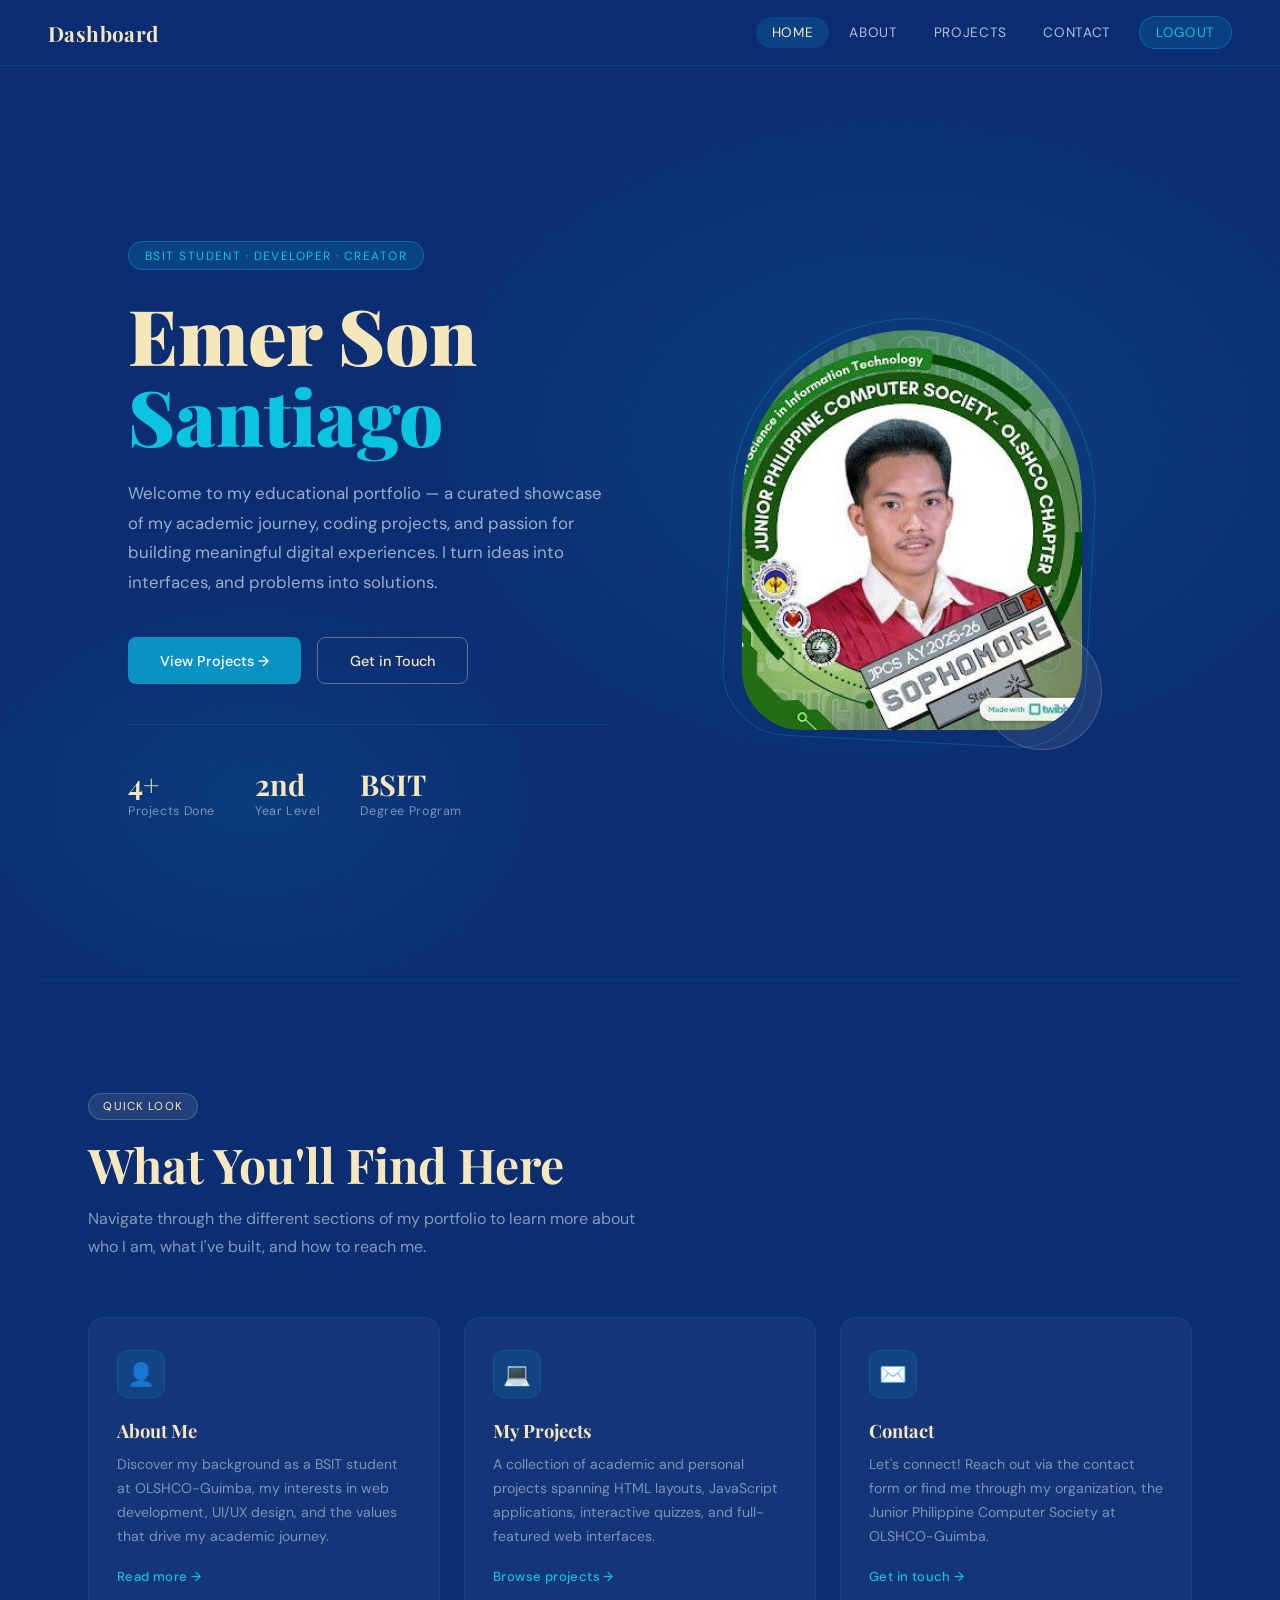
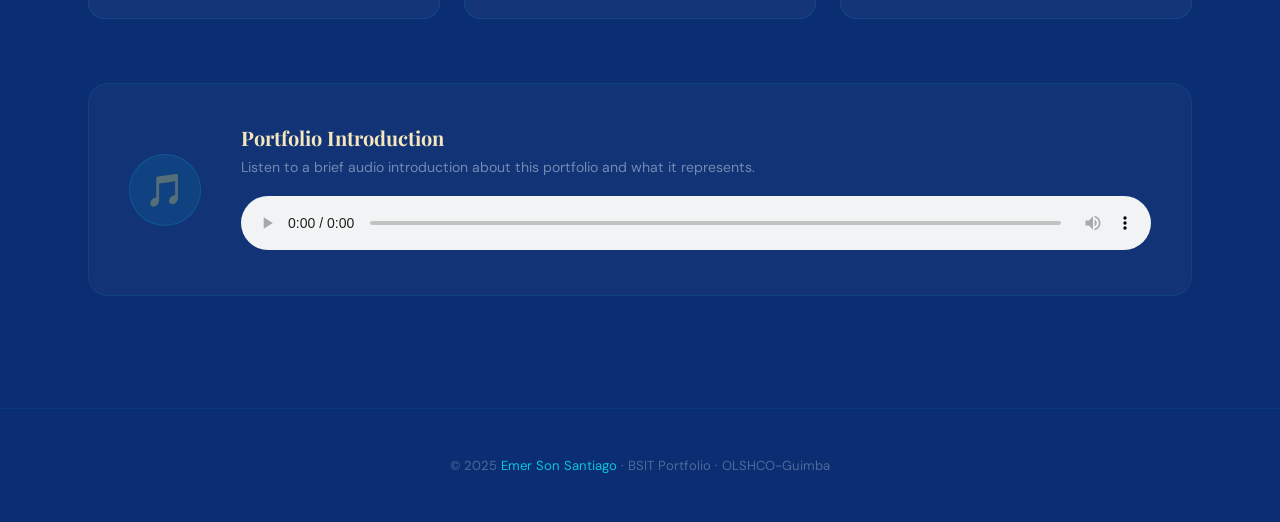
==== index.html @ 8acfa86e "Add files via upload" ====
<!DOCTYPE html>
<html lang="en">
<head>
  <meta charset="UTF-8">
  <meta name="viewport" content="width=device-width, initial-scale=1.0">
  <title>Home | Emer Son Santiago</title>
  <link rel="stylesheet" href="css\style.css">
  <style>
    .highlights-grid {
      display: grid;
      grid-template-columns: repeat(3, 1fr);
      gap: 1.5rem;
      margin-top: 2rem;
    }
    .highlight-card {
      background: rgba(255,255,255,0.04);
      border: 1px solid rgba(10,196,224,0.12);
      border-radius: 16px;
      padding: 2rem 1.75rem;
      transition: all 0.3s;
    }
    .highlight-card:hover {
      background: rgba(255,255,255,0.07);
      border-color: rgba(10,196,224,0.28);
      transform: translateY(-4px);
    }
    .highlight-icon {
      width: 48px; height: 48px;
      border-radius: 12px;
      background: rgba(9,146,194,0.15);
      border: 1px solid rgba(9,146,194,0.25);
      display: flex; align-items: center; justify-content: center;
      margin-bottom: 1.25rem;
      font-size: 1.4rem;
    }
    .highlight-card h3 {
      font-family: 'Playfair Display', serif;
      font-size: 1.15rem;
      color: var(--cream);
      margin-bottom: 0.6rem;
    }
    .highlight-card p {
      font-size: 0.88rem;
      color: rgba(232,244,248,0.5);
      line-height: 1.7;
    }
    .highlight-link {
      display: inline-flex;
      align-items: center;
      gap: 0.4rem;
      margin-top: 1.25rem;
      font-size: 0.82rem;
      font-weight: 500;
      color: var(--sky);
      text-decoration: none;
      letter-spacing: 0.03em;
      transition: gap 0.2s;
    }
    .highlight-link:hover { gap: 0.7rem; color: var(--cream); }
    .audio-section {
      margin-top: 4rem;
      padding: 2.5rem;
      background: rgba(255,255,255,0.03);
      border: 1px solid rgba(10,196,224,0.1);
      border-radius: 20px;
      display: flex;
      align-items: center;
      gap: 2.5rem;
    }
    .audio-info h3 {
      font-family: 'Playfair Display', serif;
      font-size: 1.25rem;
      color: var(--cream);
      margin-bottom: 0.4rem;
    }
    .audio-info p {
      font-size: 0.88rem;
      color: rgba(232,244,248,0.45);
      margin-bottom: 1.25rem;
    }
    audio { width: 100%; accent-color: var(--cobalt); }
    .audio-icon {
      width: 72px; height: 72px;
      border-radius: 50%;
      background: rgba(9,146,194,0.15);
      border: 1px solid rgba(9,146,194,0.3);
      display: flex; align-items: center; justify-content: center;
      flex-shrink: 0;
      font-size: 2rem;
    }
    @media(max-width:768px){
      .highlights-grid{grid-template-columns:1fr;}
      .audio-section{flex-direction:column; gap:1.5rem;}
    }
  </style>
</head>
<body>

<nav class="topbar">
  <a href="index.html" class="topbar-logo">Dashboard</a>
  <ul class="topbar-nav">
    <li><a href="index.html" class="active">Home</a></li>
    <li><a href="about.html">About</a></li>
    <li><a href="projects.html">Projects</a></li>
    <li><a href="contact.html">Contact</a></li>
    <li><a href="#" onclick="logoutUser()" class="btn-logout">Logout</a></li>
  </ul>
</nav>

<div class="page-wrapper">

  <!-- HERO -->
  <section class="section-hero">
    <div class="dot-grid" style="inset:0; width:100%; height:100%;"></div>
    <div class="hero-grid">
      <div class="hero-content">
        <span class="hero-label">BSIT Student · Developer · Creator</span>
        <h1 class="hero-name">
          Emer Son
          <span>Santiago</span>
        </h1>
        <p class="hero-desc">
          Welcome to my educational portfolio — a curated showcase of my academic journey, 
          coding projects, and passion for building meaningful digital experiences. 
          I turn ideas into interfaces, and problems into solutions.
        </p>
        <div class="hero-cta">
          <a href="projects.html" class="btn-primary">View Projects →</a>
          <a href="contact.html" class="btn-outline">Get in Touch</a>
        </div>

        <div class="stats-row">
          <div class="stat-item">
            <div class="stat-num">4+</div>
            <div class="stat-label">Projects Done</div>
          </div>
          <div class="stat-item">
            <div class="stat-num">2nd</div>
            <div class="stat-label">Year Level</div>
          </div>
          <div class="stat-item">
            <div class="stat-num">BSIT</div>
            <div class="stat-label">Degree Program</div>
          </div>
        </div>
      </div>

      <div class="hero-visual">
        <div class="profile-frame">
          <img src="images\profile.jpg" alt="Emer Son Santiago"
               class="profile-img"
               onerror="this.replaceWith(document.getElementById('prof-placeholder').content.cloneNode(true))">
          <template id="prof-placeholder">
            <div class="profile-placeholder">
              <svg width="60" height="60" viewBox="0 0 60 60" fill="none">
                <circle cx="30" cy="22" r="12" stroke="#0AC4E0" stroke-width="1.5"/>
                <path d="M8 52c0-12.15 9.85-22 22-22s22 9.85 22 22" stroke="#0AC4E0" stroke-width="1.5" stroke-linecap="round"/>
              </svg>
              <p>profile.jpg</p>
            </div>
          </template>
        </div>
      </div>
    </div>
  </section>

  <hr class="section-divider">

  <!-- HIGHLIGHTS -->
  <div class="section">
    <span class="section-tag">Quick Look</span>
    <h2 class="section-title">What You'll Find Here</h2>
    <p class="section-sub">
      Navigate through the different sections of my portfolio to learn more about 
      who I am, what I've built, and how to reach me.
    </p>

    <div class="highlights-grid">
      <div class="highlight-card">
        <div class="highlight-icon">👤</div>
        <h3>About Me</h3>
        <p>Discover my background as a BSIT student at OLSHCO-Guimba, my interests in web development, UI/UX design, and the values that drive my academic journey.</p>
        <a href="about.html" class="highlight-link">Read more →</a>
      </div>
      <div class="highlight-card">
        <div class="highlight-icon">💻</div>
        <h3>My Projects</h3>
        <p>A collection of academic and personal projects spanning HTML layouts, JavaScript applications, interactive quizzes, and full-featured web interfaces.</p>
        <a href="projects.html" class="highlight-link">Browse projects →</a>
      </div>
      <div class="highlight-card">
        <div class="highlight-icon">✉️</div>
        <h3>Contact</h3>
        <p>Let's connect! Reach out via the contact form or find me through my organization, the Junior Philippine Computer Society at OLSHCO-Guimba.</p>
        <a href="contact.html" class="highlight-link">Get in touch →</a>
      </div>
    </div>

    <!-- AUDIO -->
    <div class="audio-section">
      <div class="audio-icon">🎵</div>
      <div class="audio-info" style="flex:1;">
        <h3>Portfolio Introduction</h3>
        <p>Listen to a brief audio introduction about this portfolio and what it represents.</p>
        <audio controls>
          <source src="image\intro.mp3" type="audio/mpeg">
          Your browser does not support the audio element.
        </audio>
      </div>
    </div>
  </div>

</div>

<footer>
  <p>© 2025 <span>Emer Son Santiago</span> · BSIT Portfolio · OLSHCO-Guimba</p>
</footer>

<script src="script.js"></script>
</body>
</html>
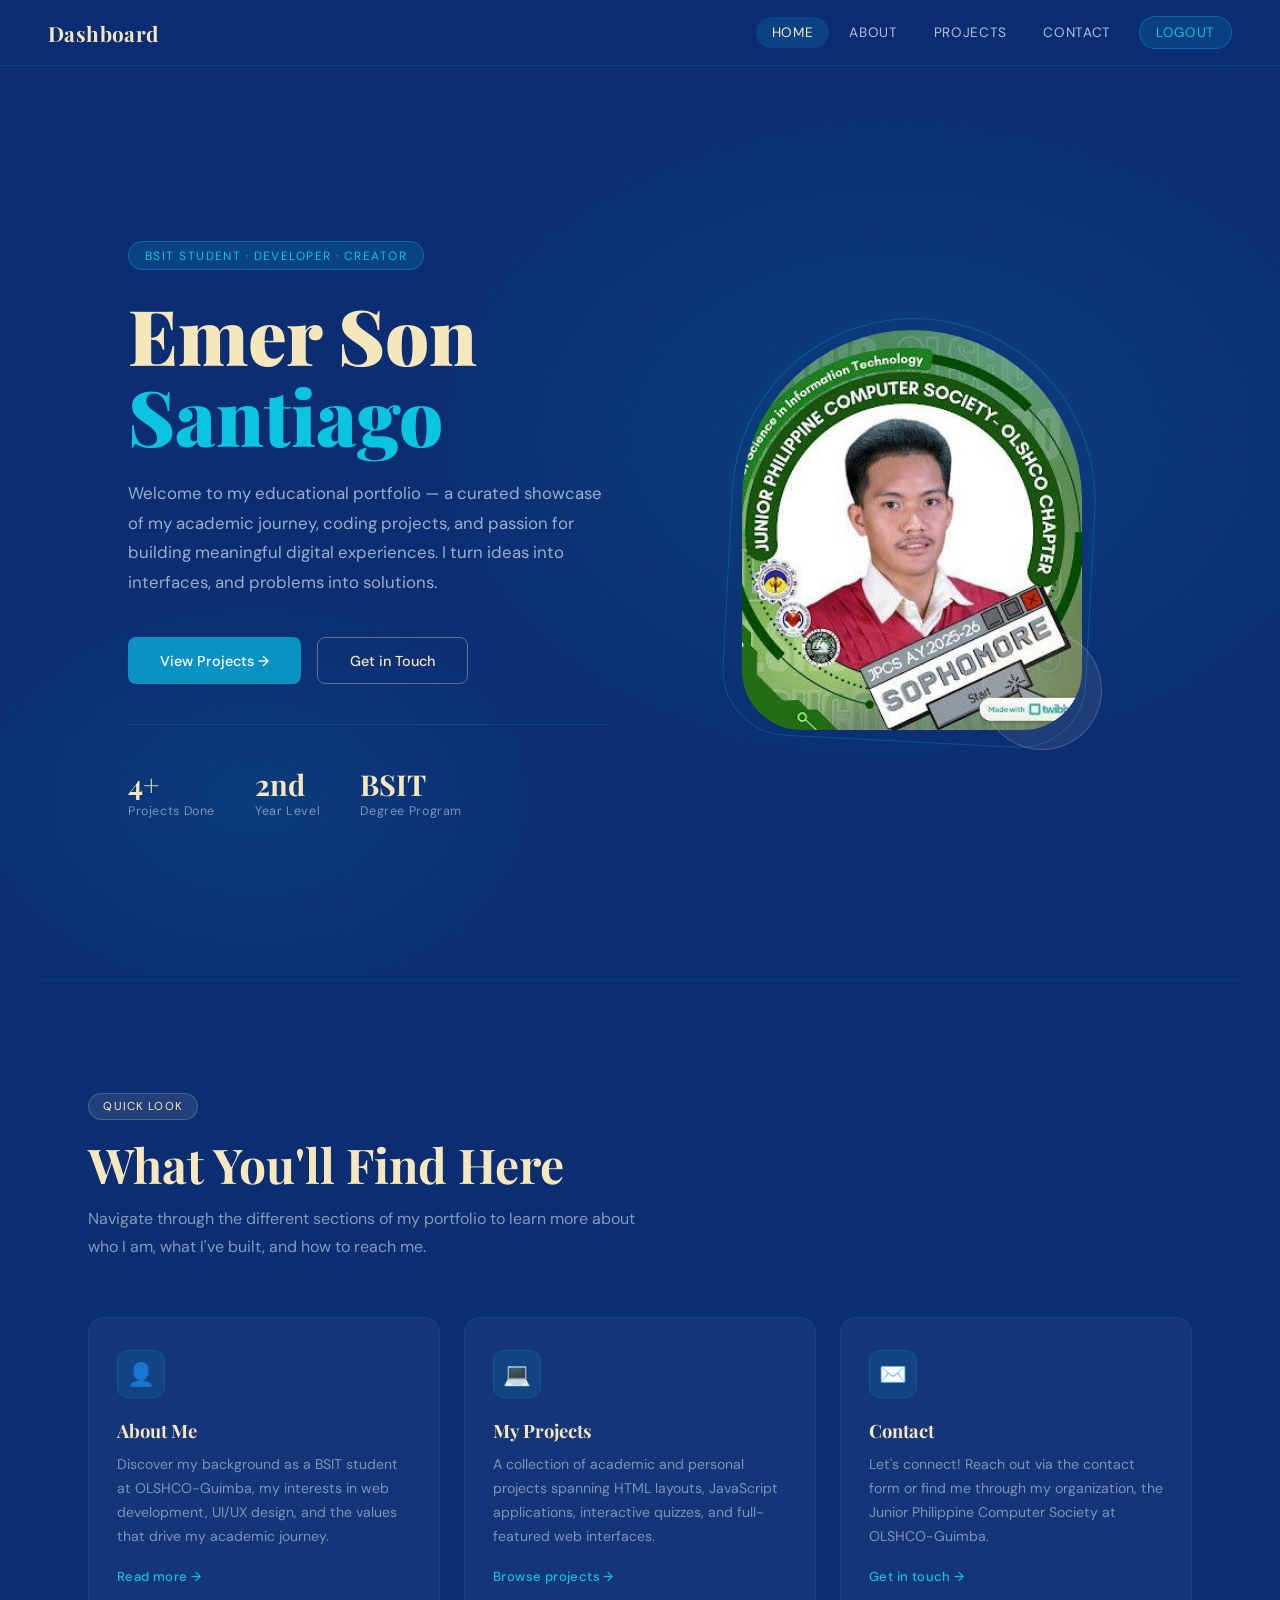
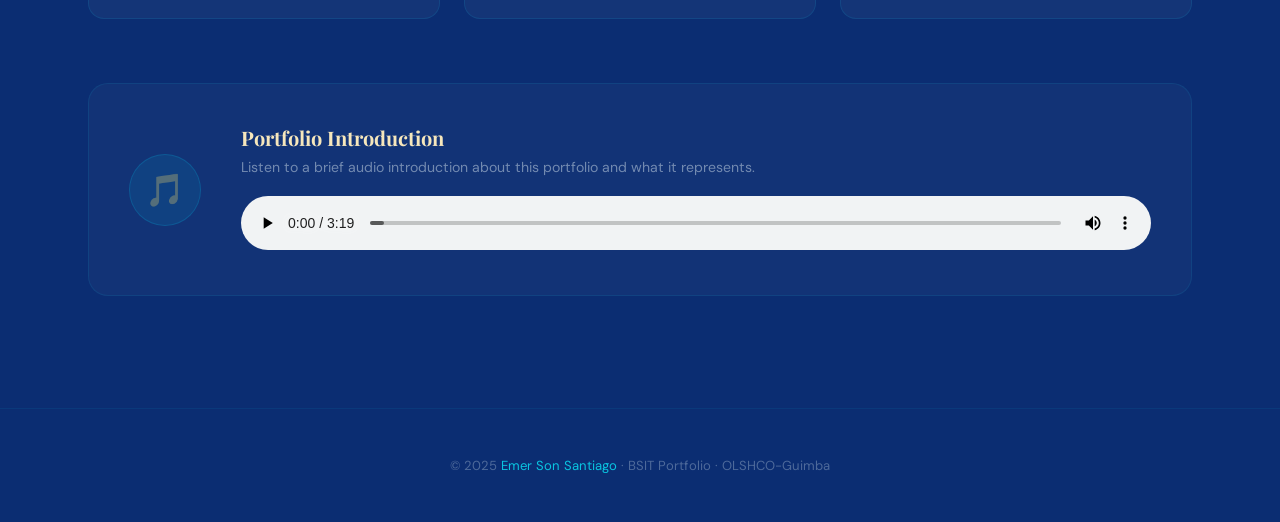
==== commit 50b33eeb: "Update index.html" ====
--- a/index.html
+++ b/index.html
@@ -203,7 +203,7 @@
         <h3>Portfolio Introduction</h3>
         <p>Listen to a brief audio introduction about this portfolio and what it represents.</p>
         <audio controls>
-          <source src="image\intro.mp3" type="audio/mpeg">
+          <source src="images\intro.mp3" type="audio/mpeg">
           Your browser does not support the audio element.
         </audio>
       </div>
@@ -218,4 +218,4 @@
 
 <script src="script.js"></script>
 </body>
-</html>+</html>
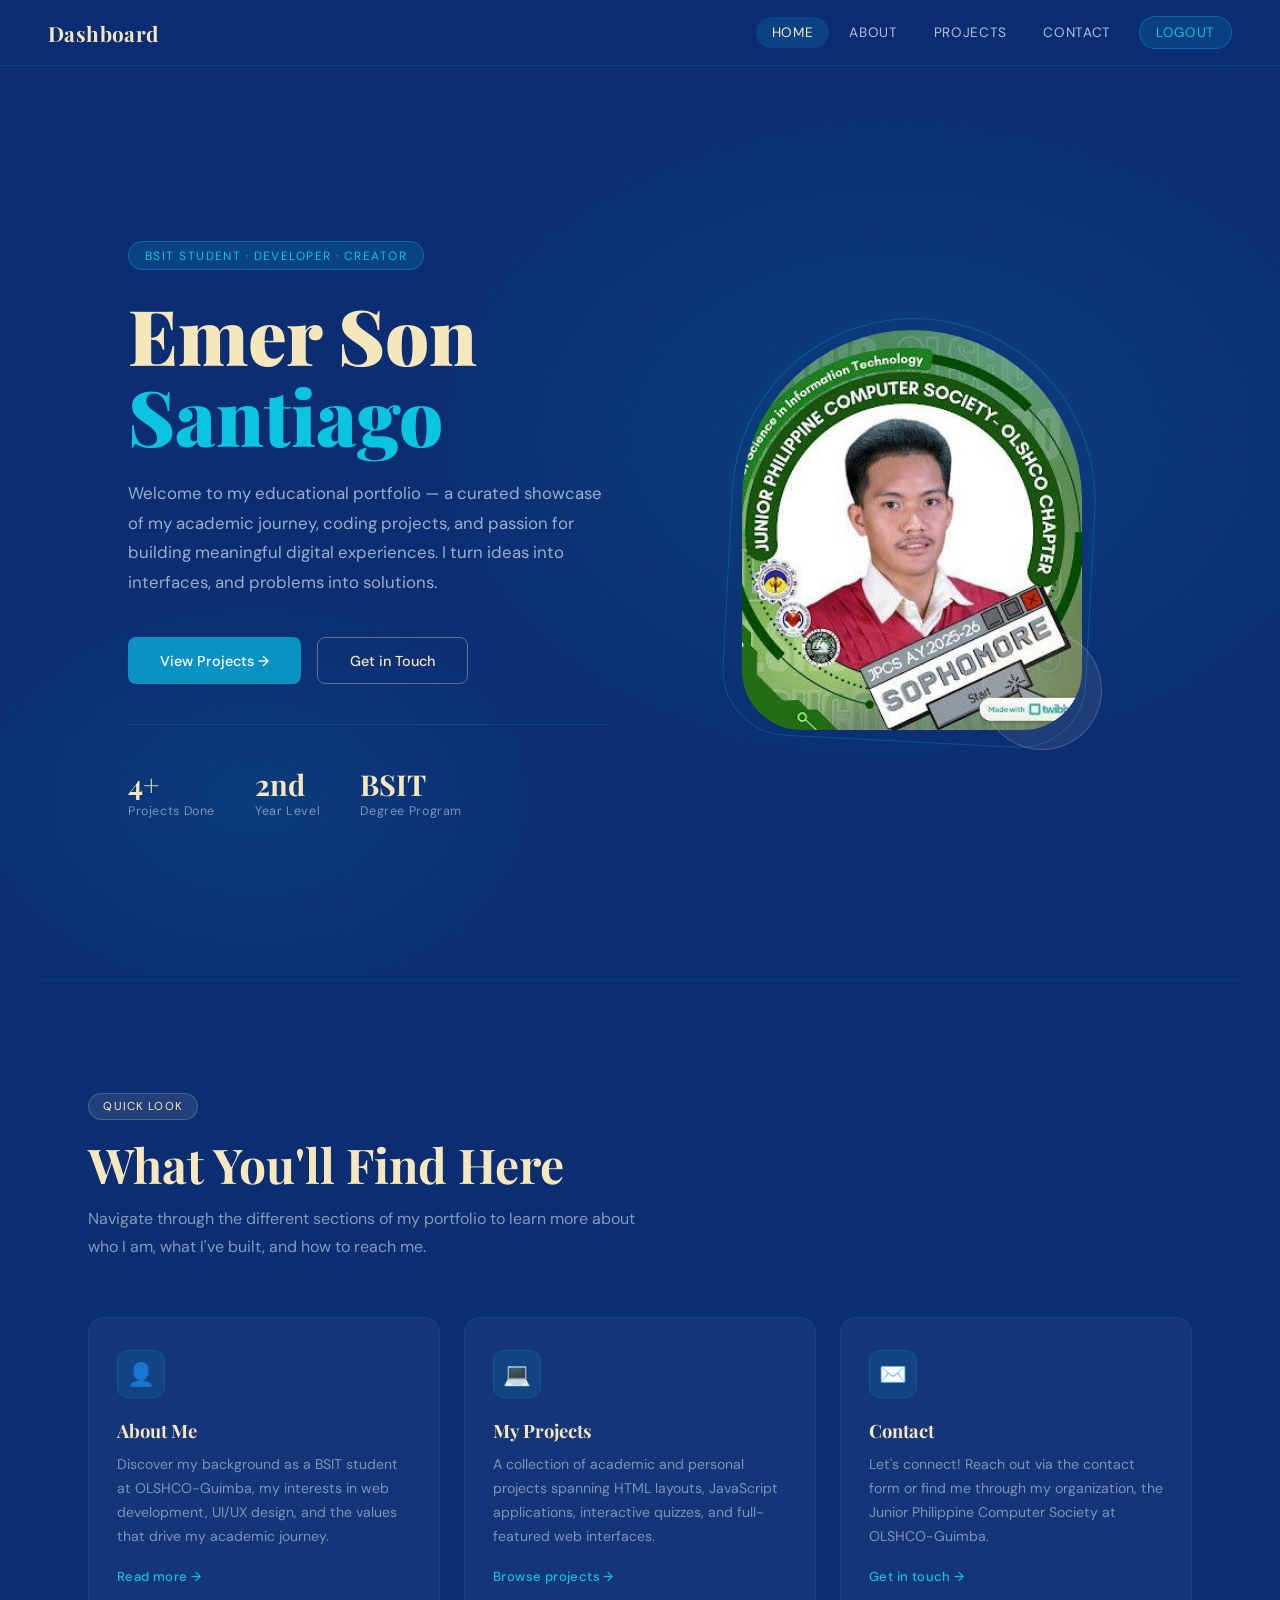
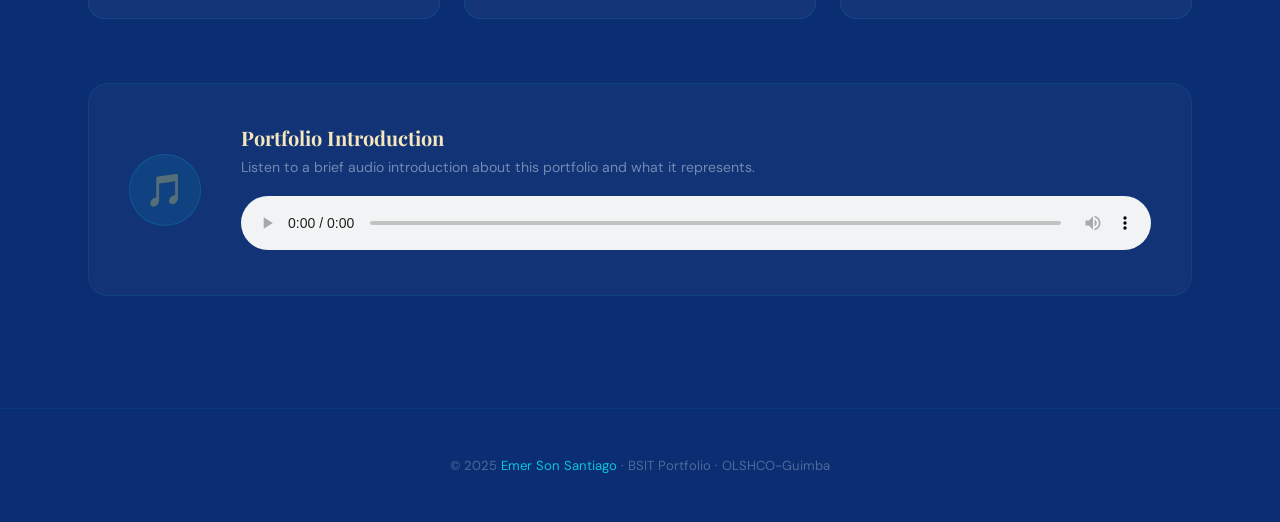
==== commit 39c81ad4: "Update index.html" ====
--- a/index.html
+++ b/index.html
@@ -203,7 +203,7 @@
         <h3>Portfolio Introduction</h3>
         <p>Listen to a brief audio introduction about this portfolio and what it represents.</p>
         <audio controls>
-          <source src="images\intro.mp3" type="audio/mpeg">
+          <source src="images\intro1.mp3" type="audio/mpeg">
           Your browser does not support the audio element.
         </audio>
       </div>
